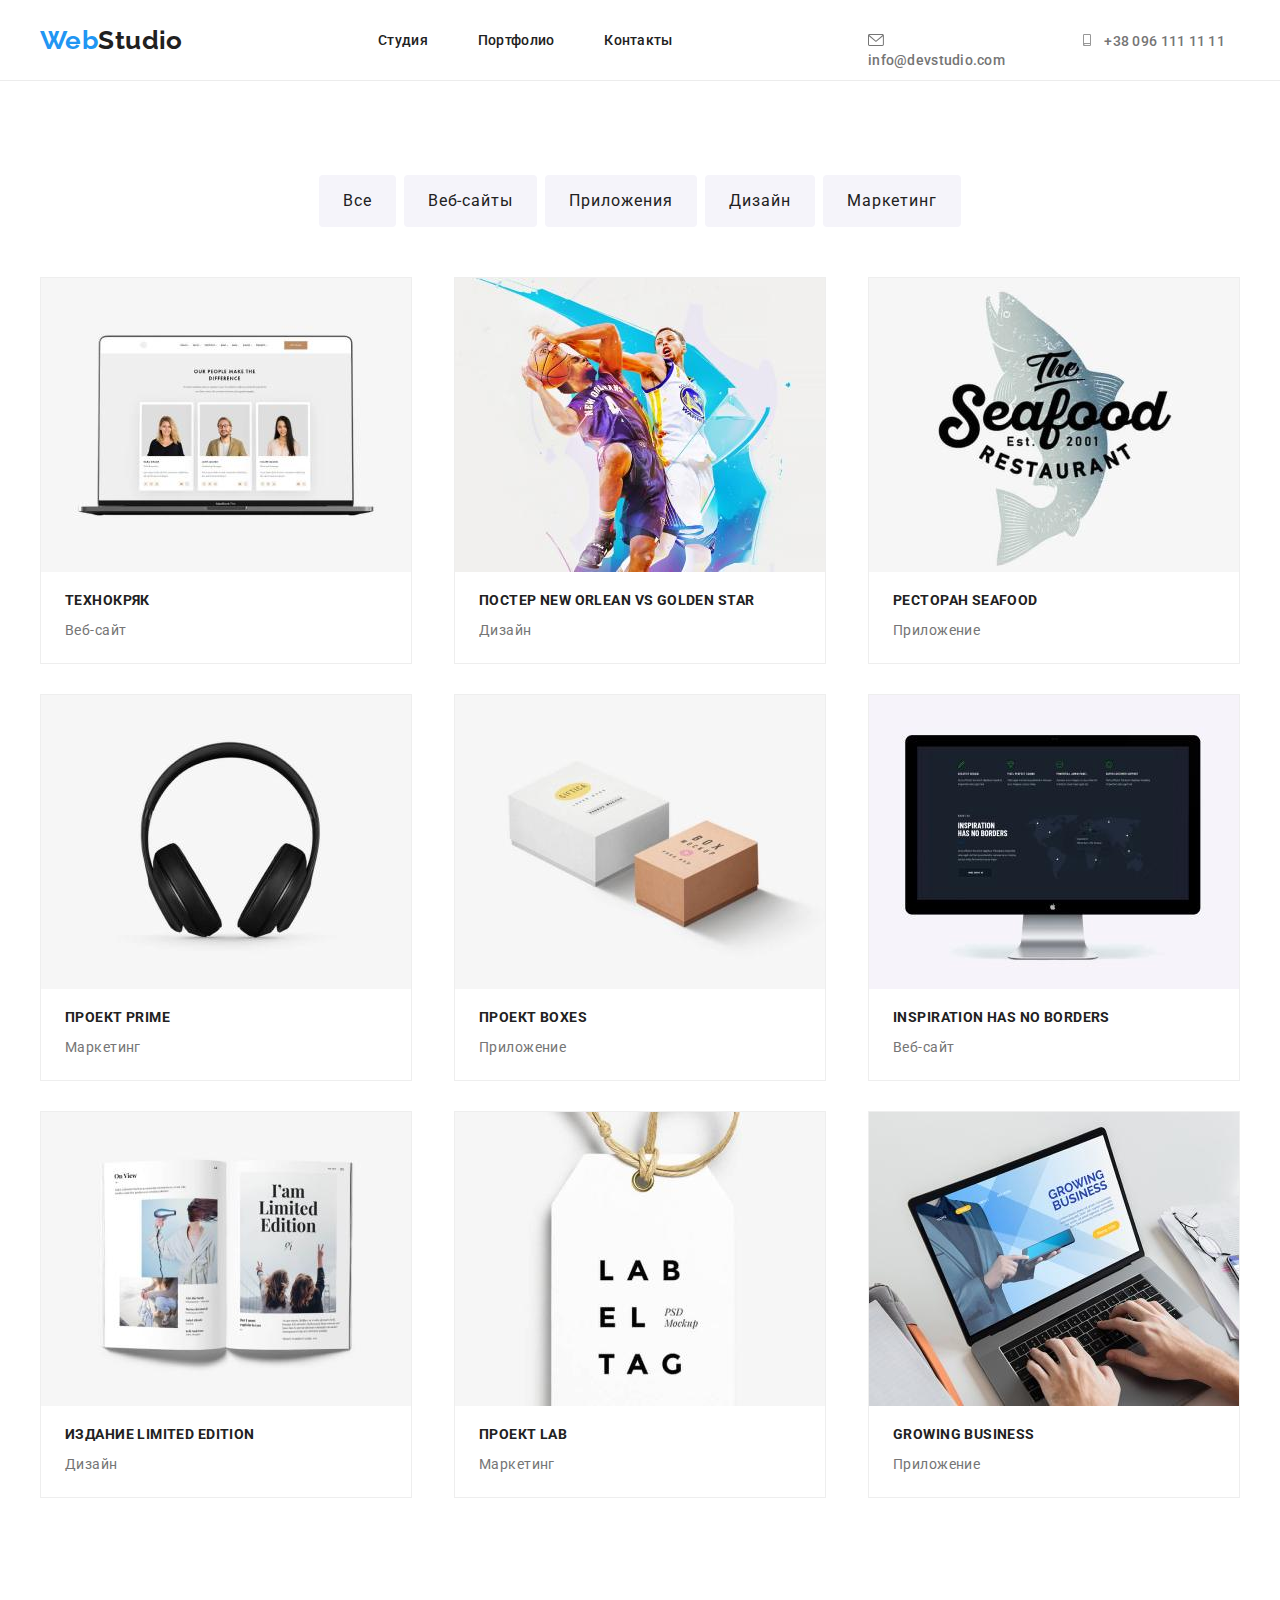
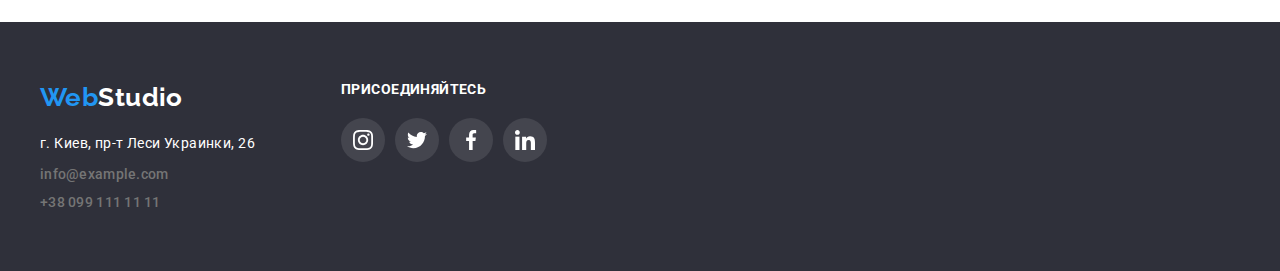
==== portfolio.html @ ea30ecbb "Готовит ДЗ к проверке" ====
<!DOCTYPE html>
<html lang="ru">
<head>
    <meta charset="UTF-8">
    <meta http-equiv="X-UA-Compatible" content="IE=edge">
    <meta name="viewport" content="width=device-width, initial-scale=1.0">
    <title>Document</title>
    <link href="https://fonts.googleapis.com/css2?family=Raleway:wght@700&family=Roboto:wght@400;500;700&display=swap"
        rel="stylesheet">
    <link rel="stylesheet" href="https://github.com/sindresorhus/modern-normalize/blob/main/modern-normalize.css">
    <link rel="stylesheet" href="./css/styles.css">
</head>
<body>
    <header class="header">    
        <div class="container border cont-header">
            <a class="link" href="https://ihorlihus.github.io/goit-markup-hw-03/" target="_blank" rel="noopener noreferrer">
                <span class="logo-blue">Web</span><span class="logo-black">Studio</span></a>
            <ul class="list contacts-hb">
                <li class="nav-item"><a class="link header-link" href="./index.html">Студия</a></li>
                <li class="nav-item"><a class="link header-link" href="./portfolio.html">Портфолио</a></li>
                <li class="nav-item"><a class="link header-link"
                        href="https://ihorlihus.github.io/goit-markup-hw-03/">Контакты</a></li>
            </ul>
            <ul class="list contacts-hb">
                <li class="contacts-header-item">
                    <a class="link contacts-header"
                        href="mailto:info@devstudio.com">
                        <svg class="envelope">
                            <use href="./images/symbol-defs.svg#icon-envelope">
                            </use>
                        </svg>
                        info@devstudio.com</a></li>
                <li class="contacts-header-item">
                    <a class="link contacts-header" 
                        href="tel:+380961111111">
                        <svg class="envelope">
                            <use href="./images/symbol-defs.svg#icon-smartphone">
                            </use>
                        </svg>
                        +38 096 111 11 11
                    </a>
                </li>
            </ul>
        </header>
    <main>
        <section class="section">
            <div class="container">
                <h1 class="visually-hidden">Текст, который будет скрыт</h1>
                    <ul class="list pf-btn-list">
                        <li class="pf-btn-item">
                            <button class="pf-btn" type="button"> 
                                Все
                            </button>
                        </li>
                        <li class="pf-btn-item">
                            <button class="pf-btn" type="button">
                                Веб-сайты
                            </button>
                        </li>
                        <li class="pf-btn-item">
                            <button class="pf-btn" type="button">
                                Приложения
                            </button>
                        </li>
                        <li class="pf-btn-item">
                            <button class="pf-btn" type="button">
                                Дизайн
                            </button>
                        </li>
                        <li class="pf-btn-item">
                            <button class="pf-btn" type="button">
                                Маркетинг
                            </button>
                        </li>             
                    </ul>
            <ul class="list suggestions-list">
                <li class="suggestions-item">
                    <a class="link ptf-link" 
                        href="https://ihorlihus.github.io/goit-markup-hw-03/portfolio.html">
                        <img src="./images/img-portfolio/1.jpg" 
                            alt="Сайт"
                            width="370"
                            height="294">
                        <div class="suggestions-text">
                            <h2 class="specials-title">Технокряк</h2>
                            <p class="specials-text">Веб-сайт</p>
                        </div>
                    </a>
                </li>
                <li class="suggestions-item">
                    <a class="link ptf-link" href="https://ihorlihus.github.io/goit-markup-hw-03/portfolio.html">
                        <img src="./images/img-portfolio/2.jpg" 
                            alt="Баскетболисты"
                            width="370"
                            height="294">
                        <div class="suggestions-text">
                            <h2 class="specials-title">Постер New Orlean vs Golden Star</h2>
                            <p class="specials-text">Дизайн</p>
                        </div>
                    </a>
                </li>
                <li class="suggestions-item">
                    <a class="link ptf-link" href="https://ihorlihus.github.io/goit-markup-hw-03/portfolio.html">
                        <img src="./images/img-portfolio/3.jpg" 
                            alt="Логотип ресторана"
                            width="370"
                            height="294">
                        <div class="suggestions-text">
                            <h2 class="specials-title">Ресторан Seafood</h2>
                            <p class="specials-text">Приложение</p>
                        </div>
                    </a>
                </li>
                <li class="suggestions-item">
                    <a class="link ptf-link" href="https://ihorlihus.github.io/goit-markup-hw-03/portfolio.html">
                        <img src="./images/img-portfolio/4.jpg" 
                            alt="Наушники"
                            width="370"
                            height="294">
                        <div class="suggestions-text">
                            <h2 class="specials-title">Проект Prime</h2>
                            <p class="specials-text">Маркетинг</p>
                        </div>
                    </a>
                </li>
                <li class="suggestions-item">
                    <a class="link ptf-link" href="https://ihorlihus.github.io/goit-markup-hw-03/portfolio.html">
                        <img src="./images/img-portfolio/5.jpg" 
                            alt="Коробки"
                            width="370"
                            height="294">
                        <div class="suggestions-text">
                            <h2 class="specials-title">Проект Boxes</h2>
                            <p class="specials-text">Приложение</p>
                        </div>
                    </a>
                </li>
                <li class="suggestions-item">
                    <a class="link ptf-link" href="https://ihorlihus.github.io/goit-markup-hw-03/portfolio.html">
                        <img src="./images/img-portfolio/6.jpg" 
                            alt="Монитор"
                            width="370"
                            height="294">
                        <div class="suggestions-text">
                            <h2 class="specials-title">Inspiration has no Borders</h2>
                            <p class="specials-text">Веб-сайт</p>
                        </div>
                    </a>
                </li>
                <li class="suggestions-item">
                    <a class="link ptf-link" href="https://ihorlihus.github.io/goit-markup-hw-03/portfolio.html">
                        <img src="./images/img-portfolio/7.jpg" 
                            alt="Журнал"
                            width="370"
                            height="294">
                        <div class="suggestions-text">
                            <h2 class="specials-title">Издание Limited Edition</h2>
                            <p class="specials-text">Дизайн</p>
                        </div>
                    </a>
                </li>
                <li class="suggestions-item">
                    <a class="link ptf-link" href="https://ihorlihus.github.io/goit-markup-hw-03/portfolio.html">
                        <img src="./images/img-portfolio/8.jpg" 
                            alt="Бирка товара"
                            width="370"
                            height="294">
                        <div class="suggestions-text">
                            <h2 class="specials-title">Проект LAB</h2>
                            <p class="specials-text">Маркетинг</p>
                        </div>
                    </a>
                </li>
                    <li class="suggestions-item">
                        <a class="link ptf-link" href="https://ihorlihus.github.io/goit-markup-hw-03/portfolio.html">
                            <img src="./images/img-portfolio/9.jpg" 
                                alt="Работа с компъютером"
                                width="370"
                                height="294">
                            <div class="suggestions-text">
                                <h2 class="specials-title">Growing Business</h2>
                                <p class="specials-text">Приложение</p>
                            </div>
                        </a>
                    </li>
                </ul>
            </div>
    </section>
    </main>
        <footer class="footer">
            <div class="container footer-contr">
                <div class="adress-contr">
                    <a class="link" href="https://ihorlihus.github.io/goit-markup-hw-03/" target="_blank"
                        rel="noopener noreferrer">
                        <span class="logo-blue">Web</span><span class="logo-white">Studio</span>
                    </a>
                    <address>
                        <ul class="list adress-f-list">
                            <li class="f-contacts">
                                <a class="link footer-address" href="https://goo.gl/maps/HHxkjhj5mUynRrnk6" target="_blank"
                                    rel="noopener noreferrer">
                                    г. Киев, пр-т Леси Украинки, 26
                                </a>
                            </li>
                            <li class="f-contacts">
                                <a class="link contacts no-italics" href="mailto:info@example.com">info@example.com</a>
                            </li>
                            <li class="f-contacts">
                                <a class="link contacts no-italics" href="tel:+380991111111">+38 099 111 11 11</a>
                            </li>
                        </ul>
                    </address>
                </div>
                <div class="follow">
                    <h3 class="follow-title">ПРИСОЕДИНЯЙТЕСЬ</h3>
                    <ul class="list follow-list">
                        <li class="follow-item">
                            <a class="link follow-link" href="">
                                <svg class="follow-icon">
                                    <use href="./images/symbol-defs.svg#icon-instagram-2">
                                    </use>
                                </svg>
                            </a>
                        </li>
                        <li class="follow-item">
                            <a class="link follow-link" href="">
                                <svg class="follow-icon">
                                    <use href="./images/symbol-defs.svg#icon-twitter-1">
                                    </use>
                                </svg>
                            </a>
                        </li>
                        <li class="follow-item">
                            <a class="link follow-link" href="">
                                <svg class="follow-icon">
                                    <use href="./images/symbol-defs.svg#icon-facebook-1">
                                    </use>
                                </svg>
                            </a>
                        </li>
                        <li class="follow-item">
                            <a class="link follow-link" href="">
                                <svg class="follow-icon">
                                    <use href="./images/symbol-defs.svg#icon-linkedin-1">
                                    </use>
                                </svg>
                            </a>
                        </li>
                </div>
            </div>
        </footer>
</body>
</html>
---- css/styles.css ----
:root {
  --title-color: #ffffff;
  --main-text-color: #212121;
  --second-text-color: #757575;
  --main-bg-color: #ffffff;
  --secondary-bg-color: #2f303a;
  --accent-bg-color: #f5f4fa;
  --button-color: #2196f3;
  --hover-color: #2196f3;
}

body {
  font-family: Roboto, sans-serif;
  font-weight: normal;
  font-size: 14px;
  letter-spacing: 0.03em;
  color: var(--main-text-color);
  background-color: var(--main-bg-color);
}

*,
p,
h1,
h2,
h3,
h4,
h6 {
  margin: 0;
  padding: 0;
}
.list {
  list-style: none;
}

.link {
  text-decoration: none;
}

img {
  display: block;
}

.container {
  width: 1200px;
  padding-left: 15px;
  padding-right: 15px;
  margin: 0 auto;
}

.section {
  padding-top: 94px;
  padding-bottom: 94px;
}

.section-no-top-pad {
  padding-top: 0;
}

/* -----------HEADER------------- */

.header {
  width: 100%;
  border-bottom: 1px solid #ececec;
}

.cont-header {
  display: flex;
  flex-direction: row;
  align-items: center;
  height: 80px;

  margin: 0, auto;
  justify-content: space-between;
}

.navigation {
  display: flex;
  margin: 0;
  padding: 0;
  margin-left: 93px;
}

.nav-item:not(:first-child) {
  padding-left: 50px;
}

.contacts-hb {
  display: flex;
  margin: 0, 215px, 0, auto;
  padding: 0;
}

.contacts-header-item {
  width: 161px;
  height: 16px;
}

.contacts-header-item:not(:first-child) {
  padding-left: 50px;
  outline: none;
}

.envelope {
  width: 16px;
  height: 12px;
  fill: currentColor;
  margin-right: 6px;
}

.contacts-header {
  align-items: center;
}

.header-link {
  font-weight: 500;
  line-height: 1.33;
  letter-spacing: 0.02em;
  font-family: inherit;
  color: var(--main-text-color);
}

.header-link:hover,
.header-link:focus {
  color: var(--hover-color);
  outline: none;
}

.contacts,
.contacts-header {
  font-weight: 500;
  line-height: 1.33;
  letter-spacing: 0.02em;

  color: var(--second-text-color);
}

.contacts-header:hover,
.contacts-header:focus {
  color: var(--button-color);
  outline: none;
}

.contacts:hover,
.contacts:focus {
  color: var(--accent-bg-color);
}
.visually-hidden {
  position: absolute;
  width: 1px;
  height: 1px;
  margin: -1px;
  padding: 0;
  overflow: hidden;
  border: 0;
  clip: rect(0 0 0 0);
}

/* -------------HERO-------------- */
.hero {
  text-align: center;
  padding-top: 200px;
  padding-bottom: 200px;

  max-width: 1600px;
  background: var(--secondary-bg-color);
  background-image: linear-gradient(to right, rgba(47, 48, 58, 0.4), rgba(47, 48, 58, 0.4)),
    url(/images/images/Img\ BG\ header.jpg);
  margin-left: auto;
  margin-right: auto;
  background-repeat: no-repeat;
  background-position: center;
  background-size: cover;
}

.hero-title {
  font-weight: 900;
  font-size: 44px;
  line-height: 1.36;
  letter-spacing: 0.06em;
  color: var(--title-color);
  margin: auto;
  width: 696px;
}

.hero-btn {
  font-family: inherit;
  font-size: 16px;
  line-height: 1.87;
  letter-spacing: 0.06em;
  color: var(--title-color);

  background-color: var(--button-color);

  width: 200px;
  height: 50px;
  left: 700px;
  top: 430px;

  border-radius: 4px;
  margin-top: 50px;
  border: none;
}
/* -----------BENEFITS------------ */

.benefits-list {
  display: flex;
  justify-content: space-between;
}

.benefits-item {
  width: 270px;
}

/* ------------SPECIALS------------ */

.specials-list {
  display: flex;
  justify-content: space-between;
}

.specials-title {
  font-weight: bold;
  font-size: 14px;
  line-height: 1.14;
  letter-spacing: 0.03em;
  text-transform: uppercase;
  margin-bottom: 10px;
}

.specials-text {
  font-style: normal;
  font-size: 14px;
  line-height: 1.71;

  letter-spacing: 0.03em;

  color: var(--second-text-color);
}

.specials-bg {
  background-color: #f5f4fa;
  height: 120px;
  width: 270px;
  border-radius: 4px;
  margin-bottom: 30px;
}

.specials-icon {
  padding-top: 25px;
  padding-left: 100px;
}

/* ---------WORKS------------ */

.works-title {
  font-weight: bold;
  font-size: 36px;
  line-height: 42px;
  text-align: center;
  letter-spacing: 0.03em;
  text-align: center;
  padding-bottom: 50px;

  color: var(--main-text-color);
}
/* ----------OUR TEAM--------- */

.team-container-list {
  display: flexbox;
  justify-content: center;
  margin-top: 50px;
}

.team {
  background-color: var(--accent-bg-color);
}

.team-names-container {
  background-color: var(--main-bg-color);
  width: 270px;
  display: inline-block;
  justify-content: center;
  box-shadow: 0px 1px 3px rgba(0, 0, 0, 0.12), 0px 1px 1px rgba(0, 0, 0, 0.14),
    0px 2px 1px rgba(0, 0, 0, 0.2);
  border-radius: 0px 0px 4px 4px;
}

.team-names-container:not(:last-child) {
  margin-right: 30px;
}

.team-names {
  padding-top: 30px;
  padding-bottom: 30px;
  text-align: center;
}

.team-title {
  font-size: 36px;
  line-height: 1.16;
  text-align: center;
  padding-top: 94px;
}

.name-cont {
  justify-content: center;
}

.name {
  font-weight: 500;
  font-size: 16px;
  line-height: 1.18;
  margin-bottom: 10px;
}

.position {
  font-size: 16px;
  line-height: 1.18;
  color: var(--second-text-color);
  margin-bottom: 16px;
}

.team-names-list {
  display: flex;
  justify-content: center;
}

.team-names-item {
  width: 44px;
  height: 44px;
}

.team-names-item + .team-names-item {
  margin-left: 10px;
}

.team-names-link {
  width: 100%;
  height: 100%;
  border-radius: 50%;
  display: flex;
  align-items: center;
  justify-content: center;
  color: #afb1b8;
}

.team-names-icon {
  fill: currentColor;
  width: 20px;
  height: 20px;
}

.team-names-link:hover,
.team-names-link:focus {
  background-color: var(--hover-color);
  color: var(--title-color);
  outline: none;
}

/* -----REGULAR CUSTOMERS------ */

.customers-title {
  font-size: 36px;
  line-height: 42px;
  text-align: center;
  margin-bottom: 49.46px;
}

.customers-list {
  display: inline-flex;
}

.customers-item {
  width: 170px;
  height: 91px;
  border: 1px solid #afb1b8;
  box-sizing: border-box;
  border-radius: 4px;
  display: flex;
  align-items: center;
  justify-content: center;
  color: #afb1b8;
}
.customers-item + .customers-item {
  margin-left: 30px;
}

.customers-icon {
  width: 106px;
  height: 59.35px;
  fill: currentColor;
}
.customers-item:hover,
:focus {
  color: var(--hover-color);
  border-color: var(--hover-color);
}

/* ----------FOOTER------------ */

.footer {
  padding-top: 60px;
  padding-bottom: 60px;
  background-color: var(--secondary-bg-color);
}

.footer-contr {
  display: flex;
}
.adress-contr {
  display: block;
  width: 231px;
  margin-right: 70px;
}

.adress-f-list {
  display: flex;
  flex-direction: column;
  margin-top: 20px;
}
.f-contacts {
  display: flex;
}
.f-contacts:not(:last-child) {
  padding-bottom: 9px;
}

.footer-address {
  display: flex;
  font-style: normal;
  line-height: 1.71;

  color: var(--title-color);
}

.footer-address:focus {
  outline: none;
}

.no-italics {
  font-style: normal;
}

/* -----------FOLLOW-------------- */

.follow-title {
  color: var(--title-color);
  font-size: 14px;
  line-height: 1.14;
  letter-spacing: 0.03em;
  margin-bottom: 20px;
}

.follow {
  display: block;
  width: 206px;
  height: 80px;
}

.follow-list {
  display: flex;
  justify-content: center;
}

.follow-item {
  width: 44px;
  height: 44px;
  border-radius: 50%;
  background: rgba(255, 255, 255, 0.1);
}

.follow-item + .follow-item {
  margin-left: 10px;
}

.follow-link {
  width: 100%;
  height: 100%;
  border-radius: 50%;
  display: flex;
  align-items: center;
  justify-content: center;
  color: var(--title-color);
}

.follow-icon {
  fill: currentColor;
  width: 20px;
  height: 20px;
}

.follow-link:hover,
.follow-link:focus {
  background-color: var(--hover-color);
  color: var(--title-color);
  outline: none;
}

/* ----------PORTFOLIO------------ */

.pf-btn {
  font-family: inherit;
  font-size: 16px;
  line-height: 1.87;
  text-align: center;
  letter-spacing: 0.06em;

  color: var(--title-color) position absolute;
  padding: 0.7em 1.5em;

  background: var(--accent-bg-color);
  border-radius: 4px;
  border: 0;
}
.pf-btn:focus,
.pf-btn:hover {
  padding: 0.7em 1.5em;

  font-style: normal;
  font-weight: 1.62;
  text-align: center;

  color: var(--title-color);
  background-color: var(--button-color);
  outline: none;
}

.logo-blue {
  width: 145px;
  height: 31px;
  left: 215px;
  top: 24px;

  font-family: Raleway;
  font-weight: bold;
  font-size: 26px;
  line-height: 1, 19;

  color: var(--hover-color);
}

.logo-black {
  width: 145px;
  height: 31px;
  left: 215px;
  top: 24px;

  font-family: Raleway;
  font-weight: bold;
  font-size: 26px;
  line-height: 1, 19;

  color: var(--main-text-color);
}

.logo-white {
  width: 145px;
  height: 31px;
  left: 215px;
  top: 24px;

  font-family: Raleway;
  font-weight: bold;
  font-size: 26px;
  line-height: 1, 19;

  color: var(--title-color);
}
.ptf-link {
  color: var(--main-text-color);
}

/* ------------BLOKS------------ */

.pf-btn-list {
  display: flex;
  justify-content: center;
  margin: 0;
  margin-bottom: 50px;

  /* background-color: yellow; */
}

.pf-btn-item:not(:first-child) {
  margin-left: 8px;
}

.suggestions-list {
  display: flex;
  flex-wrap: wrap;
  justify-content: space-between;
  padding: 0;
  margin: 0;
}

.suggestions-item {
  width: 370px;
  margin-bottom: 30px;
  border: 1px solid #eeeeee;
}

/* .suggestions-item:not(:nth-child(3n + 1)) {
  margin-left: 30px;
} */

.suggestions-item:hover,
:focus {
  border: 1px solid #eeeeee;
  box-sizing: border-box;
  box-shadow: 0px 1px 1px rgba(0, 0, 0, 0.12), 0px 4px 4px rgba(0, 0, 0, 0.06),
    1px 4px 6px rgba(0, 0, 0, 0.16);
}

.suggestions-text {
  text-align: start;
  padding-top: 21px;
  padding-left: 24px;
  padding-bottom: 20px;
}
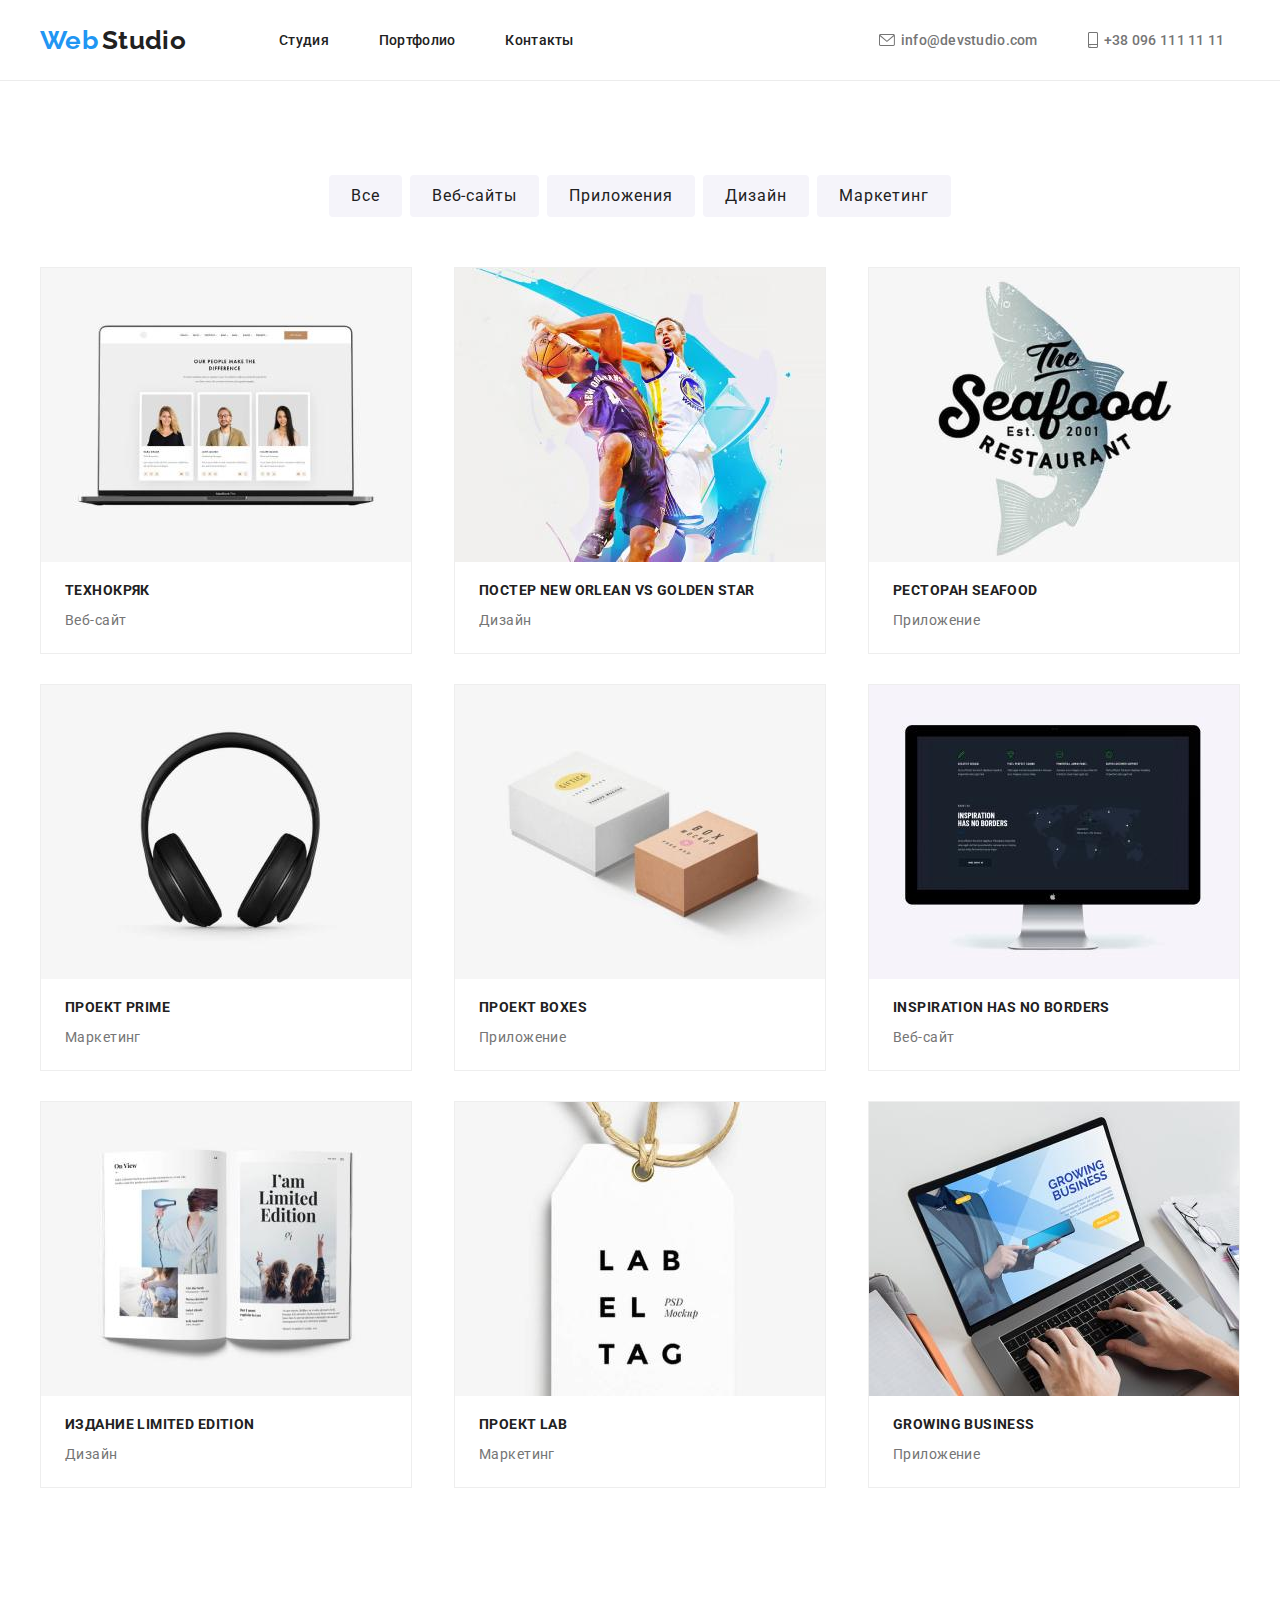
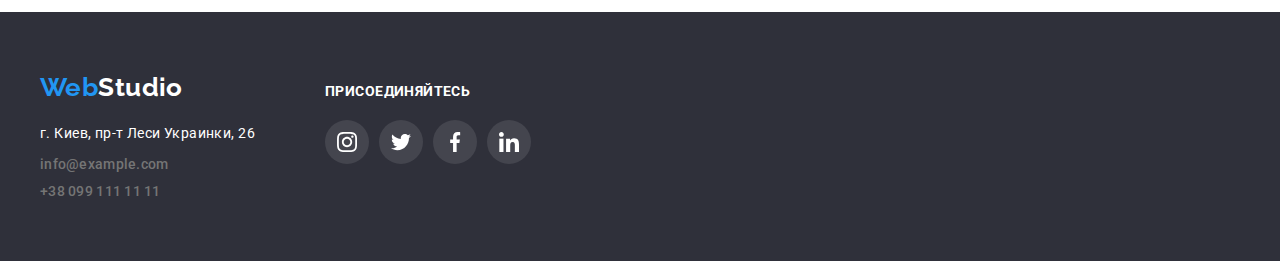
==== commit 49da6eb0: "Делает правки" ====
--- a/portfolio.html
+++ b/portfolio.html
@@ -11,29 +11,42 @@
     <link rel="stylesheet" href="./css/styles.css">
 </head>
 <body>
-    <header class="header">    
-        <div class="container border cont-header">
-            <a class="link" href="https://ihorlihus.github.io/goit-markup-hw-03/" target="_blank" rel="noopener noreferrer">
-                <span class="logo-blue">Web</span><span class="logo-black">Studio</span></a>
-            <ul class="list contacts-hb">
-                <li class="nav-item"><a class="link header-link" href="./index.html">Студия</a></li>
-                <li class="nav-item"><a class="link header-link" href="./portfolio.html">Портфолио</a></li>
-                <li class="nav-item"><a class="link header-link"
-                        href="https://ihorlihus.github.io/goit-markup-hw-03/">Контакты</a></li>
+    <header class="header">
+        <div class="container cont-header">
+            <div class="nav">
+                <a class="link nav-link" href="https://ihorlihus.github.io/goit-markup-hw-04/" target="_blank"
+                    rel="noopener noreferrer">
+                    <span class="logo-blue">Web</span>
+                    <span class="logo-black">Studio</span>
+                </a>
+                <ul class="list contacts-hb">
+                    <li class="nav-item">
+                        <a class="link header-link" href="./index.html">
+                            Студия</a>
+                    </li>
+                    <li class="nav-item">
+                        <a class="link header-link" href="./portfolio.html">
+                            Портфолио</a>
+                    </li>
+                    <li class="nav-item">
+                        <a class="link header-link" href="https://ihorlihus.github.io/goit-markup-hw-04/">
+                            Контакты</a>
+                    </li>
+            </div>
             </ul>
             <ul class="list contacts-hb">
                 <li class="contacts-header-item">
-                    <a class="link contacts-header"
-                        href="mailto:info@devstudio.com">
+                    <a class="link contacts-header" href="mailto:info@devstudio.com">
                         <svg class="envelope">
                             <use href="./images/symbol-defs.svg#icon-envelope">
                             </use>
                         </svg>
-                        info@devstudio.com</a></li>
+                        info@devstudio.com
+                    </a>
+                </li>
                 <li class="contacts-header-item">
-                    <a class="link contacts-header" 
-                        href="tel:+380961111111">
-                        <svg class="envelope">
+                    <a class="link contacts-header" href="tel:+380961111111">
+                        <svg class="smartphone">
                             <use href="./images/symbol-defs.svg#icon-smartphone">
                             </use>
                         </svg>
@@ -41,7 +54,9 @@
                     </a>
                 </li>
             </ul>
-        </header>
+    
+        </div>
+    </header>
     <main>
         <section class="section">
             <div class="container">
--- a/css/styles.css
+++ b/css/styles.css
@@ -68,16 +68,16 @@
   flex-direction: row;
   align-items: center;
   height: 80px;
-
-  margin: 0, auto;
-  justify-content: space-between;
-}
-
-.navigation {
-  display: flex;
-  margin: 0;
-  padding: 0;
-  margin-left: 93px;
+}
+
+.nav {
+  display: flex;
+  align-items: center;
+  margin-right: 305px;
+}
+
+.nav-link {
+  margin-right: 93px;
 }
 
 .nav-item:not(:first-child) {
@@ -90,9 +90,9 @@
   padding: 0;
 }
 
-.contacts-header-item {
-  width: 161px;
-  height: 16px;
+.contacts-header {
+  display: flex;
+  align-items: baseline;
 }
 
 .contacts-header-item:not(:first-child) {
@@ -103,6 +103,13 @@
 .envelope {
   width: 16px;
   height: 12px;
+  fill: currentColor;
+  margin-right: 6px;
+}
+
+.smartphone {
+  width: 10px;
+  height: 16px;
   fill: currentColor;
   margin-right: 6px;
 }
@@ -180,6 +187,7 @@
   color: var(--title-color);
   margin: auto;
   width: 696px;
+  text-transform: uppercase;
 }
 
 .hero-btn {
@@ -243,11 +251,9 @@
   width: 270px;
   border-radius: 4px;
   margin-bottom: 30px;
-}
-
-.specials-icon {
-  padding-top: 25px;
-  padding-left: 100px;
+  display: flex;
+  justify-content: center;
+  align-items: center;
 }
 
 /* ---------WORKS------------ */
@@ -381,7 +387,7 @@
   justify-content: center;
   color: #afb1b8;
 }
-.customers-item + .customers-item {
+.customers-link + .customers-link {
   margin-left: 30px;
 }
 
@@ -406,10 +412,10 @@
 
 .footer-contr {
   display: flex;
+  align-items: baseline;
 }
 .adress-contr {
   display: block;
-  width: 231px;
   margin-right: 70px;
 }
 
@@ -449,12 +455,12 @@
   line-height: 1.14;
   letter-spacing: 0.03em;
   margin-bottom: 20px;
+  text-transform: uppercase;
 }
 
 .follow {
   display: block;
-  width: 206px;
-  height: 80px;
+  align-items: baseline;
 }
 
 .follow-list {
@@ -506,7 +512,7 @@
   letter-spacing: 0.06em;
 
   color: var(--title-color) position absolute;
-  padding: 0.7em 1.5em;
+  padding: 6px 22px;
 
   background: var(--accent-bg-color);
   border-radius: 4px;
@@ -514,7 +520,7 @@
 }
 .pf-btn:focus,
 .pf-btn:hover {
-  padding: 0.7em 1.5em;
+  padding: 6px 22px;
 
   font-style: normal;
   font-weight: 1.62;
@@ -603,9 +609,9 @@
   margin-left: 30px;
 } */
 
-.suggestions-item:hover,
+.suggestions-text:hover,
 :focus {
-  border: 1px solid #eeeeee;
+  border-bottom: 1px solid #eeeeee;
   box-sizing: border-box;
   box-shadow: 0px 1px 1px rgba(0, 0, 0, 0.12), 0px 4px 4px rgba(0, 0, 0, 0.06),
     1px 4px 6px rgba(0, 0, 0, 0.16);
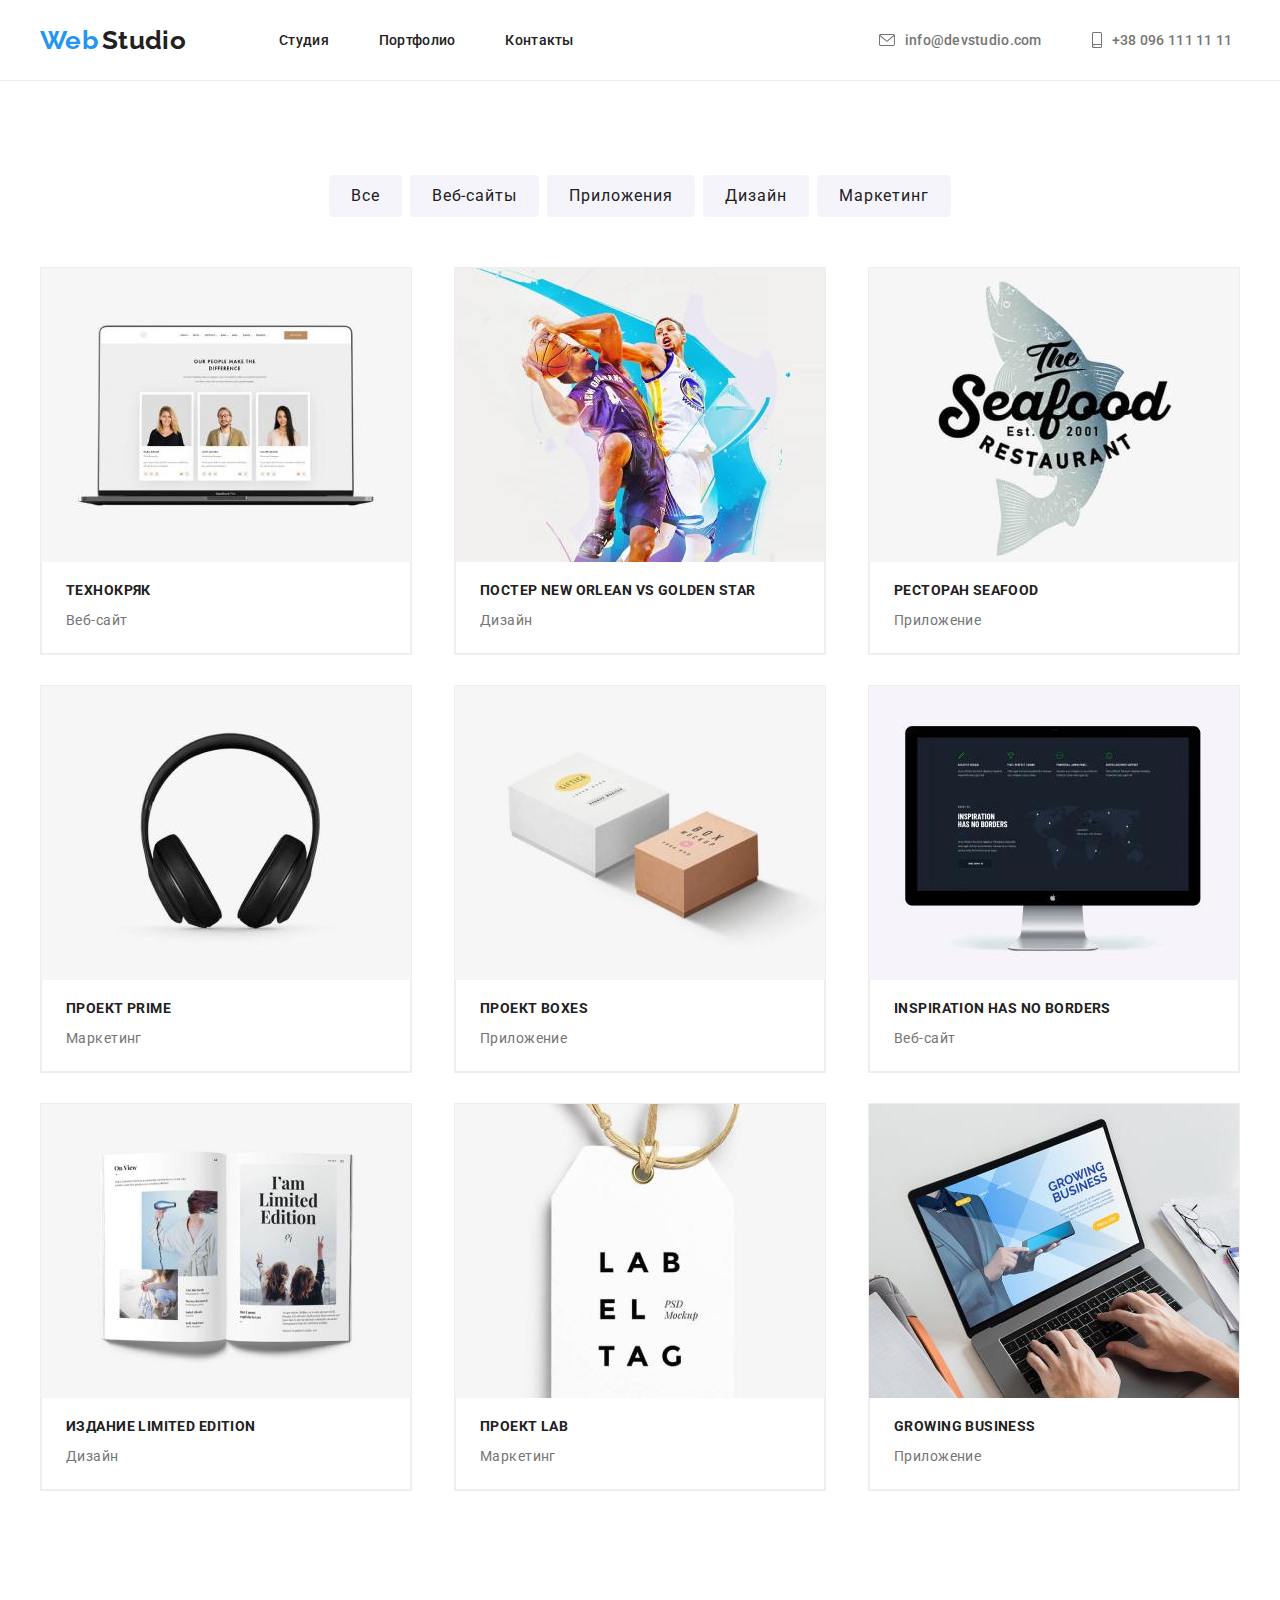
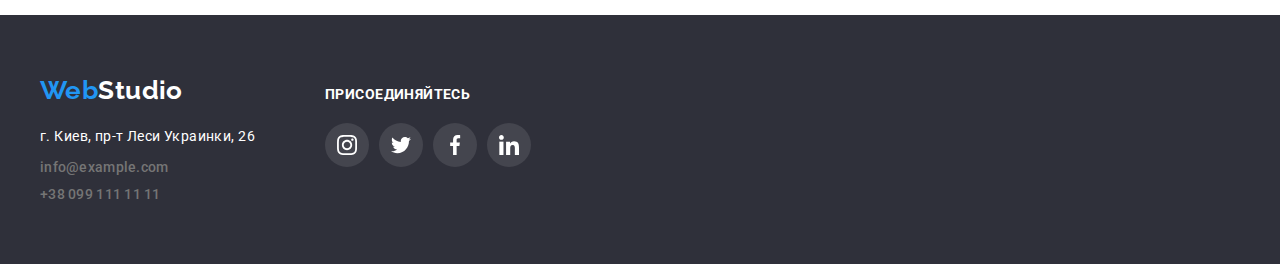
==== commit ab33f9a6: "Готовит ДЗ к сдаче" ====
--- a/portfolio.html
+++ b/portfolio.html
@@ -90,7 +90,7 @@
                     </ul>
             <ul class="list suggestions-list">
                 <li class="suggestions-item">
-                    <a class="link ptf-link" 
+                    <a class="link ptf-link shadow-item" 
                         href="https://ihorlihus.github.io/goit-markup-hw-03/portfolio.html">
                         <img src="./images/img-portfolio/1.jpg" 
                             alt="Сайт"
@@ -103,7 +103,8 @@
                     </a>
                 </li>
                 <li class="suggestions-item">
-                    <a class="link ptf-link" href="https://ihorlihus.github.io/goit-markup-hw-03/portfolio.html">
+                    <a class="link ptf-link shadow-item" 
+                        href="https://ihorlihus.github.io/goit-markup-hw-03/portfolio.html">
                         <img src="./images/img-portfolio/2.jpg" 
                             alt="Баскетболисты"
                             width="370"
@@ -115,7 +116,8 @@
                     </a>
                 </li>
                 <li class="suggestions-item">
-                    <a class="link ptf-link" href="https://ihorlihus.github.io/goit-markup-hw-03/portfolio.html">
+                    <a class="link ptf-link shadow-item" 
+                        href="https://ihorlihus.github.io/goit-markup-hw-03/portfolio.html">
                         <img src="./images/img-portfolio/3.jpg" 
                             alt="Логотип ресторана"
                             width="370"
@@ -126,8 +128,9 @@
                         </div>
                     </a>
                 </li>
-                <li class="suggestions-item">
-                    <a class="link ptf-link" href="https://ihorlihus.github.io/goit-markup-hw-03/portfolio.html">
+                <li class="suggestions-item shadow-item">
+                    <a class="link ptf-link" 
+                        href="https://ihorlihus.github.io/goit-markup-hw-03/portfolio.html">
                         <img src="./images/img-portfolio/4.jpg" 
                             alt="Наушники"
                             width="370"
@@ -139,7 +142,8 @@
                     </a>
                 </li>
                 <li class="suggestions-item">
-                    <a class="link ptf-link" href="https://ihorlihus.github.io/goit-markup-hw-03/portfolio.html">
+                    <a class="link ptf-link shadow-item" 
+                        href="https://ihorlihus.github.io/goit-markup-hw-03/portfolio.html">
                         <img src="./images/img-portfolio/5.jpg" 
                             alt="Коробки"
                             width="370"
@@ -151,7 +155,8 @@
                     </a>
                 </li>
                 <li class="suggestions-item">
-                    <a class="link ptf-link" href="https://ihorlihus.github.io/goit-markup-hw-03/portfolio.html">
+                    <a class="link ptf-link shadow-item" 
+                        href="https://ihorlihus.github.io/goit-markup-hw-03/portfolio.html">
                         <img src="./images/img-portfolio/6.jpg" 
                             alt="Монитор"
                             width="370"
@@ -163,7 +168,8 @@
                     </a>
                 </li>
                 <li class="suggestions-item">
-                    <a class="link ptf-link" href="https://ihorlihus.github.io/goit-markup-hw-03/portfolio.html">
+                    <a class="link ptf-link shadow-item" 
+                        href="https://ihorlihus.github.io/goit-markup-hw-03/portfolio.html">
                         <img src="./images/img-portfolio/7.jpg" 
                             alt="Журнал"
                             width="370"
@@ -175,7 +181,8 @@
                     </a>
                 </li>
                 <li class="suggestions-item">
-                    <a class="link ptf-link" href="https://ihorlihus.github.io/goit-markup-hw-03/portfolio.html">
+                    <a class="link ptf-link shadow-item" 
+                        href="https://ihorlihus.github.io/goit-markup-hw-03/portfolio.html">
                         <img src="./images/img-portfolio/8.jpg" 
                             alt="Бирка товара"
                             width="370"
@@ -187,7 +194,8 @@
                     </a>
                 </li>
                     <li class="suggestions-item">
-                        <a class="link ptf-link" href="https://ihorlihus.github.io/goit-markup-hw-03/portfolio.html">
+                        <a class="link ptf-link shadow-item" 
+                            href="https://ihorlihus.github.io/goit-markup-hw-03/portfolio.html">
                             <img src="./images/img-portfolio/9.jpg" 
                                 alt="Работа с компъютером"
                                 width="370"
--- a/css/styles.css
+++ b/css/styles.css
@@ -104,14 +104,14 @@
   width: 16px;
   height: 12px;
   fill: currentColor;
-  margin-right: 6px;
+  margin-right: 10px;
 }
 
 .smartphone {
   width: 10px;
   height: 16px;
   fill: currentColor;
-  margin-right: 6px;
+  margin-right: 10px;
 }
 
 .contacts-header {
@@ -171,7 +171,7 @@
   max-width: 1600px;
   background: var(--secondary-bg-color);
   background-image: linear-gradient(to right, rgba(47, 48, 58, 0.4), rgba(47, 48, 58, 0.4)),
-    url(/images/images/Img\ BG\ header.jpg);
+    url(../images/images/Img\ BG\ header.jpg);
   margin-left: auto;
   margin-right: auto;
   background-repeat: no-repeat;
@@ -605,14 +605,12 @@
   border: 1px solid #eeeeee;
 }
 
-/* .suggestions-item:not(:nth-child(3n + 1)) {
-  margin-left: 30px;
-} */
-
-.suggestions-text:hover,
+.shadow-item {
+  display: block;
+}
+
+.shadow-item:hover,
 :focus {
-  border-bottom: 1px solid #eeeeee;
-  box-sizing: border-box;
   box-shadow: 0px 1px 1px rgba(0, 0, 0, 0.12), 0px 4px 4px rgba(0, 0, 0, 0.06),
     1px 4px 6px rgba(0, 0, 0, 0.16);
 }
@@ -622,4 +620,7 @@
   padding-top: 21px;
   padding-left: 24px;
   padding-bottom: 20px;
-}
+  border-left: 1px solid #eeeeee;
+  border-right: 1px solid #eeeeee;
+  border-bottom: 1px solid #eeeeee;
+}
